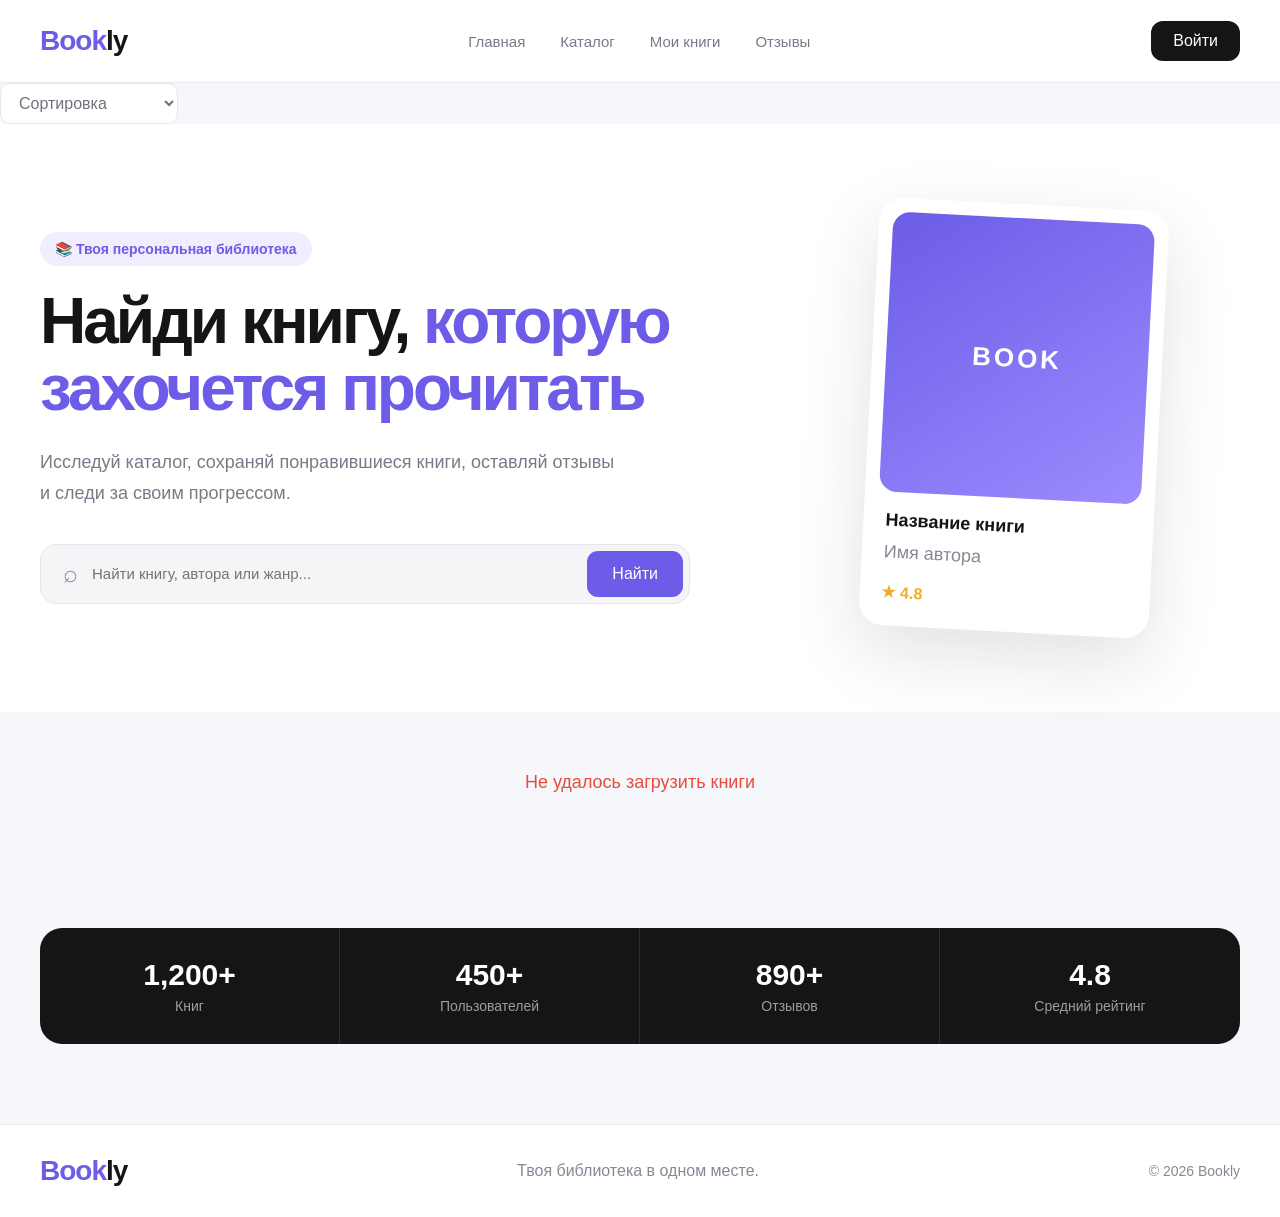
==== index.html @ c6e22e32 "Create Html pages" ====
<!DOCTYPE html>
<html lang="ru">
<head>
    <meta charset="UTF-8">
    <meta name="viewport" content="width=device-width, initial-scale=1.0">

    <link rel="stylesheet" href="style.css">

    <title>Bookly — Библиотека</title>
</head>
<body>

<header class="header">
    <div class="container header-box">

        <a href="#" class="logo">
            <span>Book</span>ly
        </a>

        <nav class="nav">
            <a href="#">Главная</a>
            <a href="#">Каталог</a>
            <a href="Mybooks.html">Мои книги</a>
            <a href="reviews.html">Отзывы</a>
        </nav>

        <div class="header-actions">
            <button class="profile-btn">
                Войти
            </button>
        </div>

    </div>
</header>


<select class="sort" id="sortBooks">
    <option value="default">Сортировка</option>
    <option value="popular">По популярности</option>
    <option value="rating">По рейтингу</option>
    <option value="title">По названию</option>
    <option value="year">По году</option>
</select>

<main>

    <section class="hero">
        <div class="container hero-box">

            <div class="hero-content">

                <span class="hero-label">
                    📚 Твоя персональная библиотека
                </span>

                <h1>
                    Найди книгу,
                    <span>которую захочется прочитать</span>
                </h1>

                <p>
                    Исследуй каталог, сохраняй понравившиеся книги,
                    оставляй отзывы и следи за своим прогрессом.
                </p>

                <div class="search-box">
                    <span class="search-icon">⌕</span>

                    <input
    id="search"
    type="text"
    placeholder="Найти книгу, автора или жанр..."
>

                    <button>
                        Найти
                    </button>
                </div>

            </div>

            <div class="hero-image">
                <div class="book-card-large">
                    <div class="book-cover">
                        <span>BOOK</span>
                    </div>

                    <div class="book-info">
                        <h3>Название книги</h3>
                        <p>Имя автора</p>

                        <div class="book-rating">
                            ★ 4.8
                        </div>
                    </div>
                </div>
            </div>

        </div>
    </section>


    <div class="books-grid" id="booksGrid"></div>
<div class="pagination" id="pagination"></div>

    <section class="stats">
        <div class="container stats-box">

            <div class="stat">
                <strong>1,200+</strong>
                <span>Книг</span>
            </div>

            <div class="stat">
                <strong>450+</strong>
                <span>Пользователей</span>
            </div>

            <div class="stat">
                <strong>890+</strong>
                <span>Отзывов</span>
            </div>

            <div class="stat">
                <strong>4.8</strong>
                <span>Средний рейтинг</span>
            </div>

        </div>
    </section>

</main>


<footer class="footer">
    <div class="container footer-box">

        <a href="#" class="logo">
            <span>Book</span>ly
        </a>

        <p>
            Твоя библиотека в одном месте.
        </p>

        <span>
            © 2026 Bookly
        </span>

    </div>
</footer>
<script src="app.js"></script>
</body>
</html>
---- style.css ----
* {
    margin: 0;
    padding: 0;
    box-sizing: border-box;
}

body {
    font-family: Arial, sans-serif;
    background: #f6f7fb;
    color: #151515;
}

a {
    text-decoration: none;
    color: inherit;
}

button,
input,
select {
    font: inherit;
}

button {
    cursor: pointer;
    border: none;
}

.container {
    width: min(1200px, calc(100% - 40px));
    margin: 0 auto;
}


/* HEADER */

.header {
    background: #ffffff;
    border-bottom: 1px solid #e9e9ee;
}

.header-box {
    min-height: 82px;

    display: flex;
    align-items: center;
    justify-content: space-between;
    gap: 40px;
}

.logo {
    font-size: 28px;
    font-weight: 800;
    letter-spacing: -1px;
}

.logo span {
    color: #6c5ce7;
}

.nav {
    display: flex;
    align-items: center;
    gap: 35px;
}

.nav a {
    color: #777b87;
    font-size: 15px;
    transition: 0.25s;
}

.nav a:hover {
    color: #6c5ce7;
}

.profile-btn {
    padding: 11px 22px;
    border-radius: 12px;
    background: #151515;
    color: #ffffff;
    transition: 0.25s;
}

.profile-btn:hover {
    transform: translateY(-2px);
    background: #6c5ce7;
}


/* HERO */

.hero {
    padding: 80px 0;
    background: #ffffff;
}

.hero-box {
    display: grid;
    grid-template-columns: 1.2fr 0.8fr;
    align-items: center;
    gap: 70px;
}

.hero-label {
    display: inline-block;
    margin-bottom: 22px;

    padding: 9px 15px;

    background: #f0edff;
    border-radius: 30px;

    color: #6c5ce7;
    font-size: 14px;
    font-weight: 600;
}

.hero h1 {
    max-width: 700px;

    font-size: 64px;
    line-height: 1.05;
    letter-spacing: -3px;
}

.hero h1 span {
    color: #6c5ce7;
}

.hero p {
    max-width: 580px;

    margin-top: 25px;

    color: #777b87;
    font-size: 18px;
    line-height: 1.7;
}


/* SEARCH */

.search-box {
    max-width: 650px;

    display: flex;
    align-items: center;

    margin-top: 35px;
    padding: 6px;

    background: #f5f5f8;
    border: 1px solid #e6e6eb;
    border-radius: 16px;
}

.search-icon {
    padding-left: 16px;
    font-size: 25px;
    color: #8c8f99;
}

.search-box input {
    flex: 1;

    padding: 14px;

    background: transparent;
    border: none;
    outline: none;

    font-size: 15px;
}

.search-box button {
    padding: 14px 25px;

    background: #6c5ce7;
    color: white;

    border-radius: 11px;

    transition: 0.25s;
}

.search-box button:hover {
    background: #5848d0;
    transform: translateY(-1px);
}


/* HERO BOOK */

.hero-image {
    display: flex;
    justify-content: center;
}

.book-card-large {
    width: 290px;
    padding: 14px;

    background: #ffffff;
    border-radius: 24px;

    box-shadow:
        0 25px 70px rgba(34, 30, 65, 0.13);

    transform: rotate(3deg);

    transition: 0.35s;
}

.book-card-large:hover {
    transform: rotate(0deg) translateY(-8px);
}

.book-cover {
    position: relative;

    min-height: 280px;

    display: flex;
    align-items: center;
    justify-content: center;

    background: linear-gradient(
        145deg,
        #6c5ce7,
        #9b8cff
    );

    border-radius: 17px;

    overflow: hidden;
}

.book-cover span {
    color: #ffffff;
    font-size: 26px;
    font-weight: 800;
    letter-spacing: 3px;
}

.book-info {
    padding: 18px 8px 10px;
}

.book-info h3 {
    font-size: 18px;
}

.book-info p {
    margin-top: 6px;
    color: #858894;
}

.book-rating {
    margin-top: 15px;
    color: #f2ad28;
    font-weight: 700;
}


/* CATALOG */

.catalog {
    padding: 90px 0;
}

.section-top {
    display: flex;
    align-items: end;
    justify-content: space-between;
    gap: 30px;
}

.section-label {
    color: #6c5ce7;
    font-size: 14px;
    font-weight: 700;
    text-transform: uppercase;
    letter-spacing: 1px;
}

.section-top h2 {
    margin-top: 8px;
    font-size: 42px;
    letter-spacing: -1px;
}

.add-book {
    padding: 13px 20px;

    background: #151515;
    color: #ffffff;

    border-radius: 12px;

    transition: 0.25s;
}

.add-book:hover {
    background: #6c5ce7;
    transform: translateY(-2px);
}


/* FILTERS */

.filters {
    display: flex;
    align-items: center;
    flex-wrap: wrap;
    gap: 10px;

    margin-top: 35px;
    margin-bottom: 35px;
}

.filter {
    padding: 10px 16px;

    background: #ffffff;
    border: 1px solid #e6e7ec;
    border-radius: 10px;

    color: #6e727c;

    transition: 0.25s;
}

.filter:hover,
.filter.active {
    background: #6c5ce7;
    border-color: #6c5ce7;
    color: #ffffff;
}

.sort {
    margin-left: auto;

    padding: 10px 14px;

    border: 1px solid #e6e7ec;
    border-radius: 10px;

    background: #ffffff;
    outline: none;
    color: #6e727c;
}


/* BOOKS */

.books-grid {
    display: grid;
    grid-template-columns: repeat(4, 1fr);
    gap: 22px;
}

.book-card {
    overflow: hidden;

    background: #ffffff;
    border: 1px solid #ececf1;
    border-radius: 20px;

    transition:
        transform 0.3s ease,
        box-shadow 0.3s ease;
}

.book-card:hover {
    transform: translateY(-8px);

    box-shadow:
        0 18px 45px rgba(30, 26, 60, 0.1);
}

.book-card .book-cover {
    min-height: 260px;
    border-radius: 0;
}

.book-status {
    position: absolute;
    top: 14px;
    left: 14px;

    padding: 7px 10px;

    background: rgba(20, 20, 20, 0.75);
    color: #ffffff;

    border-radius: 8px;

    font-size: 11px;
}

.book-status.read {
    background: rgba(34, 148, 82, 0.9);
}

.book-content {
    padding: 18px;
}

.book-genre {
    color: #6c5ce7;
    font-size: 12px;
    font-weight: 700;
    text-transform: uppercase;
}

.book-content h3 {
    margin-top: 8px;

    font-size: 18px;

    white-space: nowrap;
    overflow: hidden;
    text-overflow: ellipsis;
}

.book-author {
    margin-top: 7px;
    color: #888c96;
    font-size: 14px;
}

.book-bottom {
    display: flex;
    align-items: center;
    justify-content: space-between;

    margin-top: 20px;

    color: #8c8f99;
    font-size: 13px;
}

.rating {
    color: #f2ad28;
    font-weight: 700;
}


/* STATS */

.stats {
    padding: 30px 0 80px;
}

.stats-box {
    display: grid;
    grid-template-columns: repeat(4, 1fr);

    background: #151515;
    border-radius: 22px;
    overflow: hidden;
}

.stat {
    padding: 30px;
    text-align: center;
    border-right: 1px solid rgba(255,255,255,0.1);
}

.stat:last-child {
    border-right: none;
}

.stat strong {
    display: block;

    color: #ffffff;
    font-size: 30px;
}

.stat span {
    display: block;
    margin-top: 6px;

    color: #9b9da6;
    font-size: 14px;
}


/* FOOTER */

.footer {
    padding: 30px 0;

    background: #ffffff;
    border-top: 1px solid #e9e9ee;
}

.footer-box {
    display: flex;
    align-items: center;
    justify-content: space-between;
    gap: 20px;
}

.footer p {
    color: #858994;
}

.footer > .container > span {
    color: #858994;
    font-size: 14px;
}


/* ADAPTIVE */

@media (max-width: 1000px) {

    .nav {
        gap: 18px;
    }

    .hero h1 {
        font-size: 48px;
    }

    .hero-box {
        grid-template-columns: 1fr 0.7fr;
        gap: 40px;
    }

    .books-grid {
        grid-template-columns: repeat(2, 1fr);
    }

    .stats-box {
        grid-template-columns: repeat(2, 1fr);
    }

    .stat:nth-child(2) {
        border-right: none;
    }

    .stat:nth-child(-n+2) {
        border-bottom: 1px solid rgba(255,255,255,0.1);
    }
}


@media (max-width: 700px) {

    .container {
        width: min(100% - 24px, 1200px);
    }

    .header-box {
        min-height: 70px;
    }

    .nav {
        display: none;
    }

    .hero {
        padding: 55px 0;
    }

    .hero-box {
        grid-template-columns: 1fr;
    }

    .hero h1 {
        font-size: 42px;
        letter-spacing: -2px;
    }

    .hero p {
        font-size: 16px;
    }

    .hero-image {
        margin-top: 20px;
    }

    .catalog {
        padding: 60px 0;
    }

    .section-top {
        align-items: start;
        flex-direction: column;
    }

    .section-top h2 {
        font-size: 34px;
    }

    .sort {
        width: 100%;
        margin-left: 0;
    }

    .books-grid {
        grid-template-columns: 1fr;
    }

    .stats-box {
        grid-template-columns: 1fr;
    }

    .stat {
        border-right: none;
        border-bottom: 1px solid rgba(255,255,255,0.1);
    }

    .stat:last-child {
        border-bottom: none;
    }

    .footer-box {
        align-items: start;
        flex-direction: column;
    }
}
.book-image {
    width: 100%;
    height: 260px;

    display: block;

    object-fit: cover;
}

.no-cover {
    width: 100%;
    height: 260px;

    display: flex;
    align-items: center;
    justify-content: center;

    color: white;
    font-size: 24px;
    font-weight: 800;
    letter-spacing: 3px;

    background: linear-gradient(
        145deg,
        #6c5ce7,
        #9b8cff
    );
}

.loading {
    grid-column: 1 / -1;

    padding: 60px;

    text-align: center;

    color: #777b87;
    font-size: 18px;
}

.error {
    grid-column: 1 / -1;

    padding: 60px;

    text-align: center;

    color: #e74c3c;
    font-size: 18px;
}

.pagination {
    display: flex;
    align-items: center;
    justify-content: center;
    gap: 8px;

    margin-top: 45px;
}

.page-button {
    min-width: 42px;
    height: 42px;

    padding: 0 10px;

    display: flex;
    align-items: center;
    justify-content: center;

    background: #ffffff;

    border: 1px solid #e5e5eb;
    border-radius: 10px;

    color: #666b76;
    font-size: 14px;
    white-space: nowrap;

    transition: 0.25s ease;
}

.page-button:hover:not(:disabled) {
    background: #6c5ce7;
    border-color: #6c5ce7;
    color: #ffffff;

    transform: translateY(-2px);
}

.page-button.active {
    background: #6c5ce7;
    border-color: #6c5ce7;
    color: #ffffff;
}

.page-button:disabled {
    opacity: 0.4;
    cursor: not-allowed;
}

.pagination-dots {
    display: flex;
    align-items: center;
    justify-content: center;

    width: 30px;
    height: 42px;

    color: #8c8f99;
}

.my-books-hero {
    padding: 70px 0 50px;
    background: #ffffff;
}

.my-books-hero h1 {
    margin-top: 10px;

    font-size: 52px;
    letter-spacing: -2px;
}

.my-books-hero p {
    margin-top: 14px;

    color: #777b87;
    font-size: 17px;
}


.my-books {
    padding: 50px 0 90px;
}


.my-books-stats {
    display: grid;
    grid-template-columns: repeat(4, 1fr);
    gap: 15px;
}


.my-stat {
    padding: 24px;

    background: #ffffff;
    border: 1px solid #ececf1;
    border-radius: 18px;

    transition: 0.25s;
}

.my-stat:hover {
    transform: translateY(-4px);

    box-shadow: 0 15px 35px rgba(30, 26, 60, 0.08);
}

.my-stat span {
    display: block;

    color: #898d98;
    font-size: 14px;
}

.my-stat strong {
    display: block;

    margin-top: 8px;

    font-size: 30px;
}


.my-books-top {
    display: flex;
    align-items: end;
    justify-content: space-between;

    margin-top: 65px;
}

.my-books-top h2 {
    font-size: 36px;
    letter-spacing: -1px;
}

.my-books-top p {
    margin-top: 7px;

    color: #898d98;
}


.my-books-filters {
    display: flex;
    gap: 10px;
    flex-wrap: wrap;

    margin: 30px 0;
}


.my-filter {
    padding: 11px 17px;

    background: #ffffff;
    border: 1px solid #e5e5eb;

    border-radius: 10px;

    color: #70747f;

    transition: 0.25s;
}

.my-filter:hover {
    border-color: #6c5ce7;
    color: #6c5ce7;
}

.my-filter.active {
    background: #6c5ce7;
    border-color: #6c5ce7;
    color: #ffffff;
}


.my-books-grid {
    display: grid;
    grid-template-columns: repeat(4, 1fr);
    gap: 22px;
}


.active-link {
    color: #6c5ce7 !important;
    font-weight: 600;
}


@media (max-width: 1000px) {

    .my-books-stats {
        grid-template-columns: repeat(2, 1fr);
    }

    .my-books-grid {
        grid-template-columns: repeat(2, 1fr);
    }
}


@media (max-width: 700px) {

    .my-books-hero {
        padding: 50px 0 35px;
    }

    .my-books-hero h1 {
        font-size: 40px;
    }

    .my-books-stats {
        grid-template-columns: 1fr;
    }

    .my-books-top {
        align-items: start;
        flex-direction: column;
        gap: 20px;
    }

    .my-books-top h2 {
        font-size: 30px;
    }

    .my-books-grid {
        grid-template-columns: 1fr;
    }
}

.reviews-hero {
    padding: 70px 0 55px;
    background: #ffffff;
}

.reviews-hero h1 {
    margin-top: 10px;

    font-size: 52px;
    letter-spacing: -2px;
}

.reviews-hero p {
    max-width: 600px;

    margin-top: 14px;

    color: #777b87;
    font-size: 17px;
    line-height: 1.6;
}


.reviews {
    padding: 55px 0 90px;
}

.reviews-layout {
    display: grid;
    grid-template-columns: 1fr 370px;
    gap: 35px;
    align-items: start;
}


.reviews-top {
    display: flex;
    align-items: end;
    justify-content: space-between;
    gap: 20px;

    margin-bottom: 28px;
}

.reviews-top h2 {
    font-size: 32px;
    letter-spacing: -1px;
}

.reviews-top p {
    margin-top: 7px;

    color: #898d98;
}


.reviews-sort {
    padding: 11px 14px;

    background: #ffffff;

    border: 1px solid #e4e5eb;
    border-radius: 10px;

    color: #70747f;

    outline: none;
}


.review-list {
    display: flex;
    flex-direction: column;
    gap: 18px;
}


.review-card {
    padding: 24px;

    background: #ffffff;
    border: 1px solid #e9e9ef;
    border-radius: 20px;

    transition: 0.3s ease;
}

.review-card:hover {
    transform: translateY(-4px);

    box-shadow: 0 18px 40px rgba(30, 26, 60, 0.08);
}


.review-head {
    display: flex;
    align-items: center;
    justify-content: space-between;

    gap: 20px;
}


.review-user {
    display: flex;
    align-items: center;
    gap: 12px;
}

.user-avatar {
    width: 44px;
    height: 44px;

    display: flex;
    align-items: center;
    justify-content: center;

    background: #edeaff;
    color: #6c5ce7;

    border-radius: 50%;

    font-weight: 700;
}

.review-user h3 {
    font-size: 15px;
}

.review-user span {
    display: block;

    margin-top: 4px;

    color: #92959f;
    font-size: 12px;
}


.review-rating {
    color: #f2ad28;
    letter-spacing: 2px;
    font-size: 15px;
}


.review-book {
    display: flex;
    align-items: center;
    gap: 14px;

    margin-top: 22px;
    padding: 14px;

    background: #f7f7fa;
    border-radius: 14px;
}


.mini-cover {
    width: 48px;
    height: 64px;

    display: flex;
    align-items: center;
    justify-content: center;

    flex-shrink: 0;

    border-radius: 8px;

    background: linear-gradient(
        145deg,
        #6c5ce7,
        #9b8cff
    );

    color: #ffffff;
    font-size: 9px;
    font-weight: 800;
    letter-spacing: 1px;
}


.review-book h4 {
    font-size: 15px;
    line-height: 1.4;
}

.review-book p {
    margin-top: 5px;

    color: #898d98;
    font-size: 13px;
}


.review-text {
    margin-top: 20px;

    color: #5f636e;
    font-size: 15px;
    line-height: 1.7;
}


/* FORM */

.review-form-box {
    position: sticky;
    top: 25px;

    padding: 25px;

    background: #ffffff;
    border: 1px solid #e9e9ef;
    border-radius: 20px;
}


.review-form-header {
    display: flex;
    align-items: center;
    gap: 13px;
}

.form-icon {
    width: 43px;
    height: 43px;

    display: flex;
    align-items: center;
    justify-content: center;

    background: #edeaff;
    border-radius: 12px;

    color: #6c5ce7;
    font-size: 20px;
}


.review-form-header h2 {
    font-size: 20px;
}

.review-form-header p {
    margin-top: 4px;

    color: #898d98;
    font-size: 13px;
}


.review-form {
    display: flex;
    flex-direction: column;

    margin-top: 25px;
}


.review-form label {
    margin-bottom: 8px;

    font-size: 13px;
    font-weight: 600;
}


.review-form select,
.review-form textarea {
    width: 100%;

    border: 1px solid #e2e3e8;
    border-radius: 11px;

    background: #fafafd;

    outline: none;

    transition: 0.25s;
}


.review-form select {
    padding: 12px;
    margin-bottom: 20px;
}


.review-form textarea {
    min-height: 125px;

    padding: 13px;

    resize: vertical;
    font-size: 14px;
}


.review-form select:focus,
.review-form textarea:focus {
    border-color: #6c5ce7;
    background: #ffffff;
}


.stars {
    display: flex;
    gap: 5px;

    margin-bottom: 22px;
}

.stars button {
    padding: 0;

    background: transparent;

    border: none;

    color: #d2d3d8;
    font-size: 27px;

    transition: 0.2s;
}

.stars button:hover {
    color: #f2ad28;
    transform: scale(1.1);
}


.submit-review {
    margin-top: 18px;

    padding: 13px;

    background: #6c5ce7;
    color: #ffffff;

    border-radius: 11px;

    transition: 0.25s;
}

.submit-review:hover {
    background: #5848d0;
    transform: translateY(-2px);
}


@media (max-width: 900px) {

    .reviews-layout {
        grid-template-columns: 1fr;
    }

    .review-form-box {
        position: static;
    }
}


@media (max-width: 700px) {

    .reviews-hero {
        padding: 50px 0 35px;
    }

    .reviews-hero h1 {
        font-size: 40px;
    }

    .reviews-top {
        align-items: start;
        flex-direction: column;
    }

    .reviews-sort {
        width: 100%;
    }

    .review-card {
        padding: 18px;
    }
}
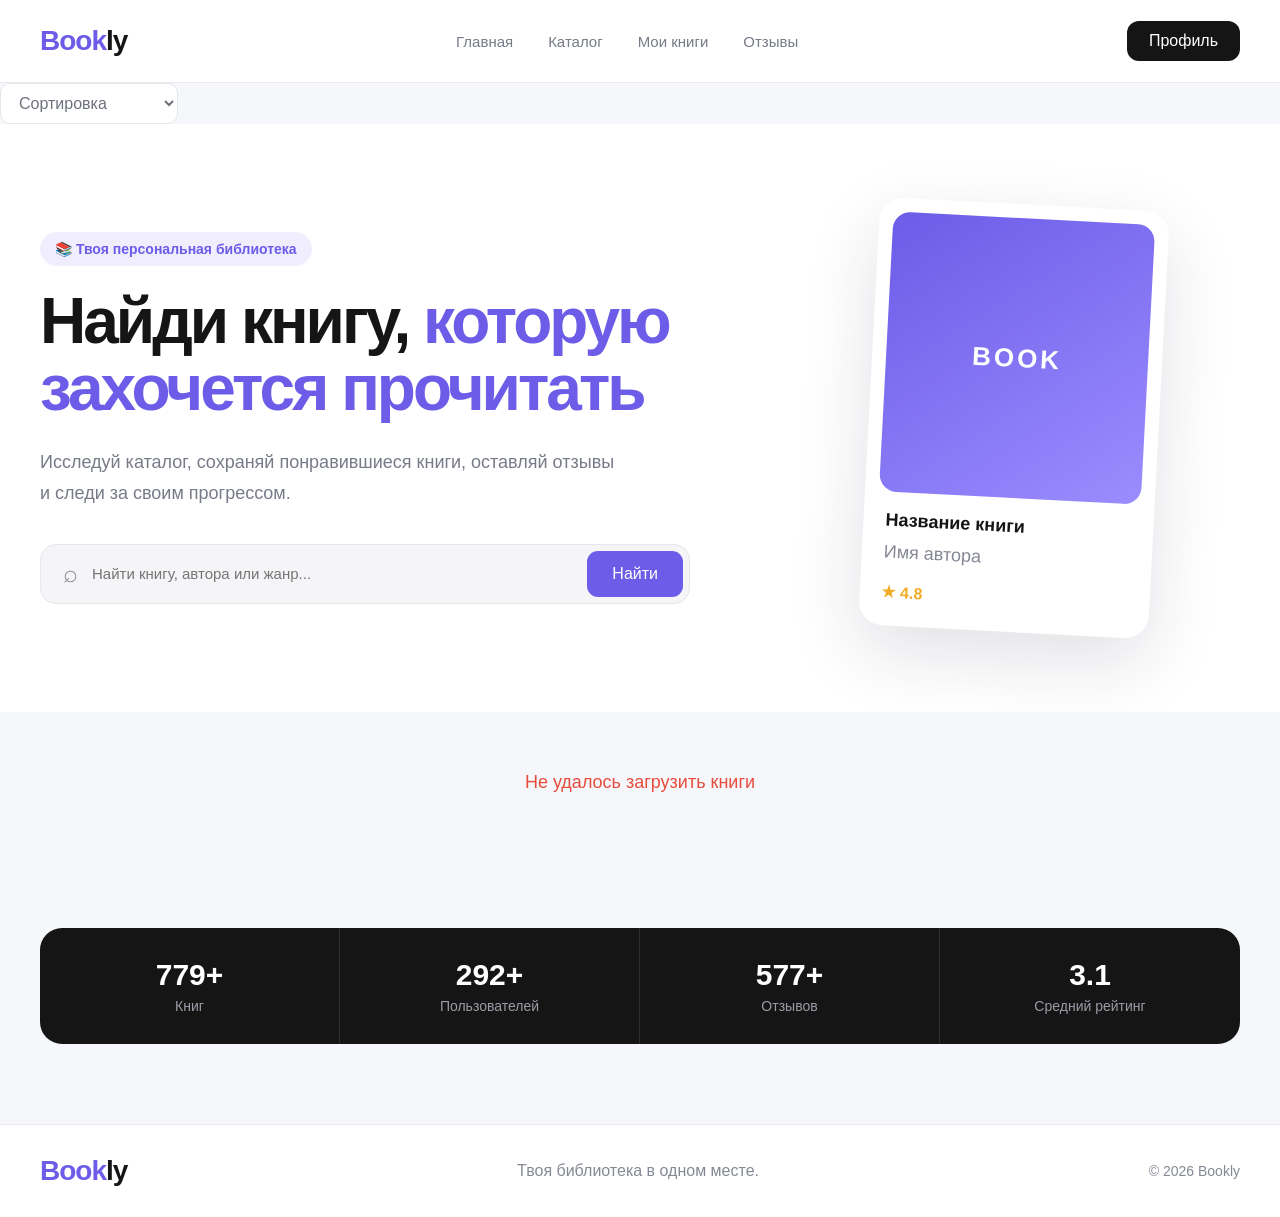
==== commit 48e63713: "Final Version" ====
--- a/index.html
+++ b/index.html
@@ -10,28 +10,35 @@
 </head>
 <body>
 
-<header class="header">
+ <header class="header">
     <div class="container header-box">
+    <a href="index.html" class="logo">
+        <span>Book</span>ly
+    </a>
 
-        <a href="#" class="logo">
-            <span>Book</span>ly
-        </a>
+    <nav class="nav" id="navMenu">
+        <a href="index.html">Главная</a>
+        <a href="index.html#catalog">Каталог</a>
+        <a href="Mybooks.html">Мои книги</a>
+        <a href="reviews.html">Отзывы</a>
+    </nav>
 
-        <nav class="nav">
-            <a href="#">Главная</a>
-            <a href="#">Каталог</a>
-            <a href="Mybooks.html">Мои книги</a>
-            <a href="reviews.html">Отзывы</a>
-        </nav>
+    <div class="header-actions">
+        <button class="profile-btn">
+            Профиль
+        </button>
 
-        <div class="header-actions">
-            <button class="profile-btn">
-                Войти
-            </button>
-        </div>
+        <button class="burger" id="burger" aria-label="Открыть меню" aria-expanded="false">
+            <span></span>
+            <span></span>
+            <span></span>
+        </button>
+    </div>
 
-    </div>
-</header>
+</div>
+
+
+</header> 
 
 
 <select class="sort" id="sortBooks">
@@ -150,5 +157,6 @@
     </div>
 </footer>
 <script src="app.js"></script>
+<script src="Burger.js"></script>
 </body>
 </html>
--- a/style.css
+++ b/style.css
@@ -1068,27 +1068,24 @@
 
 
 .mini-cover {
-    width: 48px;
-    height: 64px;
-
-    display: flex;
-    align-items: center;
-    justify-content: center;
-
-    flex-shrink: 0;
-
-    border-radius: 8px;
-
-    background: linear-gradient(
-        145deg,
-        #6c5ce7,
-        #9b8cff
-    );
-
-    color: #ffffff;
-    font-size: 9px;
-    font-weight: 800;
-    letter-spacing: 1px;
+width: 40px;
+height: 55px;
+display: flex;
+align-items: center;
+justify-content: center;
+flex-shrink: 0;
+overflow: hidden;
+border-radius: 5px;
+background: #e8eee9;
+color: #46a358;
+font-size: 8px;
+font-weight: 700;
+}
+.mini-cover img {
+width: 100%;
+height: 100%;
+display: block;
+object-fit: cover;
 }
 
 
@@ -1295,4 +1292,699 @@
     .review-card {
         padding: 18px;
     }
-}+}
+
+
+
+.book-card {
+    cursor: pointer;
+}
+
+.book-modal {
+    position: fixed;
+    inset: 0;
+    z-index: 9999;
+    display: flex;
+    align-items: center;
+    justify-content: center;
+    padding: 30px;
+    animation: modalShow 0.25s ease;
+}
+
+.book-modal-overlay {
+    position: absolute;
+    inset: 0;
+    background: rgba(15, 23, 42, 0.65);
+    backdrop-filter: blur(6px);
+}
+
+.book-modal-content {
+    position: relative;
+    z-index: 2;
+    width: min(850px, 100%);
+    background: white;
+    border-radius: 24px;
+    padding: 35px;
+    box-shadow: 0 25px 80px rgba(0, 0, 0, 0.25);
+    animation: modalContentShow 0.3s ease;
+}
+
+.book-modal-close {
+    position: absolute;
+    top: 18px;
+    right: 20px;
+    width: 42px;
+    height: 42px;
+    border: none;
+    border-radius: 50%;
+    background: #f1f5f9;
+    font-size: 28px;
+    cursor: pointer;
+    transition: 0.2s;
+}
+
+.book-modal-close:hover {
+    background: #e2e8f0;
+    transform: rotate(90deg);
+}
+
+.modal-book {
+    display: grid;
+    grid-template-columns: 280px 1fr;
+    gap: 40px;
+    align-items: center;
+}
+
+.modal-cover {
+    width: 280px;
+    height: 390px;
+    border-radius: 14px;
+    overflow: hidden;
+    background: #f1f5f9;
+    display: flex;
+    align-items: center;
+    justify-content: center;
+}
+
+.modal-cover img {
+    width: 100%;
+    height: 100%;
+    object-fit: cover;
+}
+
+.modal-info h2 {
+    font-size: 32px;
+    line-height: 1.15;
+    margin: 12px 0;
+    color: #0f172a;
+}
+
+.modal-genre {
+    color: #16a34a;
+    font-size: 14px;
+    font-weight: 600;
+}
+
+.modal-author {
+    font-size: 18px;
+    color: #64748b;
+    margin-bottom: 30px;
+}
+
+.modal-details {
+    display: grid;
+    grid-template-columns: repeat(3, 1fr);
+    gap: 15px;
+    margin-bottom: 30px;
+}
+
+.modal-details div {
+    padding: 16px;
+    background: #f8fafc;
+    border-radius: 12px;
+}
+
+.modal-details span {
+    display: block;
+    font-size: 13px;
+    color: #64748b;
+    margin-bottom: 6px;
+}
+
+.modal-details strong {
+    font-size: 16px;
+    color: #0f172a;
+}
+
+.add-book-btn {
+    width: 100%;
+    min-height: 52px;
+    border: none;
+    border-radius: 12px;
+    background: #16a34a;
+    color: white;
+    font-size: 16px;
+    font-weight: 600;
+    cursor: pointer;
+    transition: 0.25s;
+}
+
+.add-book-btn:hover {
+    background: #15803d;
+    transform: translateY(-2px);
+}
+
+.add-book-btn.added {
+    background: #334155;
+}
+
+@keyframes modalShow {
+    from {
+        opacity: 0;
+    }
+
+    to {
+        opacity: 1;
+    }
+}
+
+@keyframes modalContentShow {
+    from {
+        opacity: 0;
+        transform: translateY(25px) scale(0.97);
+    }
+
+    to {
+        opacity: 1;
+        transform: translateY(0) scale(1);
+    }
+}
+
+@media (max-width: 700px) {
+
+    .book-modal {
+        padding: 15px;
+    }
+
+    .book-modal-content {
+        padding: 25px;
+        max-height: 90vh;
+        overflow-y: auto;
+    }
+
+    .modal-book {
+        grid-template-columns: 1fr;
+        gap: 25px;
+    }
+
+    .modal-cover {
+        width: 180px;
+        height: 260px;
+        margin: 0 auto;
+    }
+
+    .modal-info h2 {
+        font-size: 25px;
+    }
+
+    .modal-details {
+        grid-template-columns: 1fr;
+    }
+}
+
+
+.book-bottom {
+display: flex;
+align-items: center;
+justify-content: space-between;
+margin-top: 18px;
+padding-top: 14px;
+border-top: 1px solid #eeeeee;
+font-size: 14px;
+color: #777777;
+}
+
+.book-bottom .rating {
+color: #f5a623;
+font-weight: 600;
+font-size: 15px;
+}
+
+.book-actions {
+display: flex;
+align-items: center;
+gap: 10px;
+margin-top: 16px;
+}
+
+.status-select {
+flex: 1;
+height: 38px;
+padding: 0 10px;
+border: 1px solid #dddddd;
+border-radius: 8px;
+background: #ffffff;
+color: #333333;
+font-size: 13px;
+cursor: pointer;
+outline: none;
+transition: 0.25s ease;
+}
+
+.status-select:hover {
+border-color: #46a358;
+}
+
+.status-select:focus {
+border-color: #46a358;
+box-shadow: 0 0 0 3px rgba(70, 163, 88, 0.12);
+}
+
+.delete-book {
+height: 38px;
+padding: 0 14px;
+border: none;
+border-radius: 8px;
+background: #f5f5f5;
+color: #e53935;
+font-size: 13px;
+font-weight: 600;
+cursor: pointer;
+transition: 0.25s ease;
+}
+
+.delete-book:hover {
+background: #ffe8e8;
+transform: translateY(-2px);
+}
+
+.delete-book:active {
+transform: translateY(0);
+}
+
+
+.empty-books {
+grid-column: 1 / -1;
+min-height: 300px;
+display: flex;
+flex-direction: column;
+align-items: center;
+justify-content: center;
+padding: 50px 20px;
+text-align: center;
+background: #ffffff;
+border: 1px dashed #dcdcdc;
+border-radius: 16px;
+animation: emptyBooksShow 0.5s ease;
+}
+
+.empty-books h3 {
+margin: 0 0 10px;
+font-size: 24px;
+color: #222222;
+}
+
+.empty-books p {
+margin: 0 0 24px;
+max-width: 420px;
+color: #777777;
+font-size: 15px;
+line-height: 1.6;
+}
+
+.empty-books a {
+display: inline-flex;
+align-items: center;
+justify-content: center;
+min-width: 180px;
+height: 44px;
+padding: 0 22px;
+border-radius: 10px;
+background: #46a358;
+color: #ffffff;
+text-decoration: none;
+font-size: 14px;
+font-weight: 600;
+transition: 0.25s ease;
+}
+
+.empty-books a:hover {
+transform: translateY(-3px);
+box-shadow: 0 8px 20px rgba(70, 163, 88, 0.2);
+}
+
+.empty-books a:active {
+transform: translateY(0);
+}
+
+@keyframes emptyBooksShow {
+from {
+opacity: 0;
+transform: translateY(15px);
+}
+
+
+to {
+    opacity: 1;
+    transform: translateY(0);
+}
+
+
+}
+.reviews-hero {
+padding: 90px 0 80px;
+background: linear-gradient(135deg, #f3fbf4 0%, #ffffff 55%, #f5f9ff 100%);
+}
+
+.reviews-hero .container {
+text-align: center;
+}
+
+.reviews-hero .section-label {
+display: inline-flex;
+align-items: center;
+padding: 7px 14px;
+margin-bottom: 18px;
+border-radius: 30px;
+background: #e7f6ea;
+color: #46a358;
+font-size: 13px;
+font-weight: 600;
+}
+
+.reviews-hero h1 {
+margin: 0 0 16px;
+color: #222222;
+font-size: 52px;
+line-height: 1.1;
+letter-spacing: -1.5px;
+}
+
+.reviews-hero p {
+max-width: 620px;
+margin: 0 auto;
+color: #777777;
+font-size: 17px;
+line-height: 1.7;
+}
+
+.reviews {
+padding: 70px 0 100px;
+background: #fafafa;
+}
+
+.reviews-layout {
+display: grid;
+grid-template-columns: minmax(0, 1fr) 390px;
+gap: 35px;
+align-items: start;
+}
+
+.reviews-content {
+min-width: 0;
+}
+
+.reviews-top {
+display: flex;
+align-items: center;
+justify-content: space-between;
+gap: 20px;
+margin-bottom: 25px;
+}
+
+.reviews-top h2 {
+margin: 0 0 7px;
+color: #222222;
+font-size: 27px;
+}
+
+.reviews-top p {
+margin: 0;
+color: #888888;
+font-size: 14px;
+}
+
+.reviews-sort {
+min-width: 165px;
+height: 42px;
+padding: 0 14px;
+border: 1px solid #dddddd;
+border-radius: 10px;
+outline: none;
+background: #ffffff;
+color: #444444;
+font-size: 14px;
+cursor: pointer;
+transition: 0.25s ease;
+}
+
+.reviews-sort:hover,
+.reviews-sort:focus {
+border-color: #46a358;
+box-shadow: 0 0 0 3px rgba(70, 163, 88, 0.08);
+}
+
+.review-list {
+display: flex;
+flex-direction: column;
+gap: 18px;
+}
+
+.review-card {
+padding: 25px;
+border: 1px solid #eeeeee;
+border-radius: 16px;
+background: #ffffff;
+box-shadow: 0 8px 25px rgba(0, 0, 0, 0.04);
+transition: 0.3s ease;
+animation: reviewShow 0.45s ease both;
+}
+
+.review-card:hover {
+transform: translateY(-4px);
+box-shadow: 0 14px 35px rgba(0, 0, 0, 0.07);
+}
+
+.review-head {
+display: flex;
+align-items: center;
+justify-content: space-between;
+gap: 20px;
+margin-bottom: 22px;
+}
+
+.review-user {
+display: flex;
+align-items: center;
+gap: 12px;
+}
+
+.user-avatar {
+width: 44px;
+height: 44px;
+display: flex;
+align-items: center;
+justify-content: center;
+flex-shrink: 0;
+border-radius: 50%;
+background: #46a358;
+color: #ffffff;
+font-size: 17px;
+font-weight: 700;
+}
+
+.burger {
+display: none;
+width: 44px;
+height: 44px;
+padding: 10px;
+flex-direction: column;
+justify-content: center;
+align-items: center;
+gap: 5px;
+border: 1px solid #e5e7eb;
+border-radius: 10px;
+background: #ffffff;
+cursor: pointer;
+z-index: 1001;
+}
+
+.burger span {
+display: block;
+width: 21px;
+height: 2px;
+border-radius: 2px;
+background: #222222;
+transition: transform 0.3s ease, opacity 0.3s ease;
+}
+
+.burger.active span:nth-child(1) {
+transform: translateY(7px) rotate(45deg);
+}
+
+.burger.active span:nth-child(2) {
+opacity: 0;
+}
+
+.burger.active span:nth-child(3) {
+transform: translateY(-7px) rotate(-45deg);
+}
+
+@media (max-width: 768px) {
+.header {
+position: relative;
+z-index: 1000;
+}
+
+
+.header-box {
+    position: relative;
+    justify-content: space-between;
+}
+
+.burger {
+    display: flex;
+}
+
+.header-actions {
+    display: flex;
+    align-items: center;
+    gap: 12px;
+}
+
+.nav {
+    position: absolute;
+    top: calc(100% + 12px);
+    left: 0;
+    right: 0;
+    display: flex;
+    flex-direction: column;
+    align-items: stretch;
+    gap: 5px;
+    padding: 12px;
+    background: #ffffff;
+    border: 1px solid #eeeeee;
+    border-radius: 14px;
+    box-shadow: 0 15px 35px rgba(0, 0, 0, 0.1);
+    opacity: 0;
+    visibility: hidden;
+    pointer-events: none;
+    transform: translateY(-10px);
+    transition: opacity 0.25s ease, transform 0.25s ease, visibility 0.25s ease;
+    z-index: 1000;
+}
+
+.nav.active {
+    opacity: 1;
+    visibility: visible;
+    pointer-events: auto;
+    transform: translateY(0);
+}
+
+.nav a {
+    display: block;
+    padding: 13px 15px;
+    border-radius: 8px;
+}
+
+.nav a:hover,
+.nav a.active-link {
+    background: #eef8f0;
+    color: #46a358;
+}
+
+
+}
+
+@media (max-width: 480px) {
+.header-actions .profile-btn {
+padding: 10px 13px;
+font-size: 13px;
+}
+
+
+.burger {
+    width: 40px;
+    height: 40px;
+}
+
+
+}
+
+
+.review-open-btn {
+    display: block;
+    margin: 0 0 25px auto;
+    padding: 13px 22px;
+    border: none;
+    border-radius: 12px;
+    background: #46a358;
+    color: #fff;
+    font-size: 15px;
+    font-weight: 600;
+    cursor: pointer;
+    transition: background 0.3s ease, transform 0.3s ease;
+}
+
+.review-open-btn:hover {
+    background: #358b46;
+    transform: translateY(-2px);
+}
+
+.review-form-box {
+    display: none;
+    width: 100%;
+    max-width: 650px;
+    margin: 0 auto 30px;
+    padding: 25px;
+    background: #fff;
+    border: 1px solid #e8eee9;
+    border-radius: 18px;
+    box-shadow: 0 12px 35px rgba(0, 0, 0, 0.06);
+}
+
+.review-form-box.show {
+    display: block;
+    animation: reviewFormOpen 0.35s ease forwards;
+}
+
+.review-form-header {
+    display: flex;
+    align-items: center;
+    justify-content: space-between;
+    gap: 15px;
+    margin-bottom: 20px;
+}
+
+.review-form-header h2 {
+    margin: 0;
+    font-size: 23px;
+    color: #222;
+}
+
+.review-close-btn {
+    display: flex;
+    align-items: center;
+    justify-content: center;
+    width: 38px;
+    height: 38px;
+    flex-shrink: 0;
+    border: none;
+    border-radius: 10px;
+    background: #f3f5f3;
+    color: #555;
+    font-size: 18px;
+    cursor: pointer;
+    transition: background 0.25s ease, color 0.25s ease;
+}
+
+.review-close-btn:hover {
+    background: #ffe8e8;
+    color: #e54848;
+}
+
+@keyframes reviewFormOpen {
+    from {
+        opacity: 0;
+        transform: translateY(-12px);
+    }
+
+    to {
+        opacity: 1;
+        transform: translateY(0);
+    }
+}
+
+@media (max-width: 600px) {
+    .review-form-box {
+        padding: 18px;
+    }
+
+    .review-open-btn {
+        width: 100%;
+    }
+
+    .review-form-header h2 {
+        font-size: 20px;
+    }
+}
